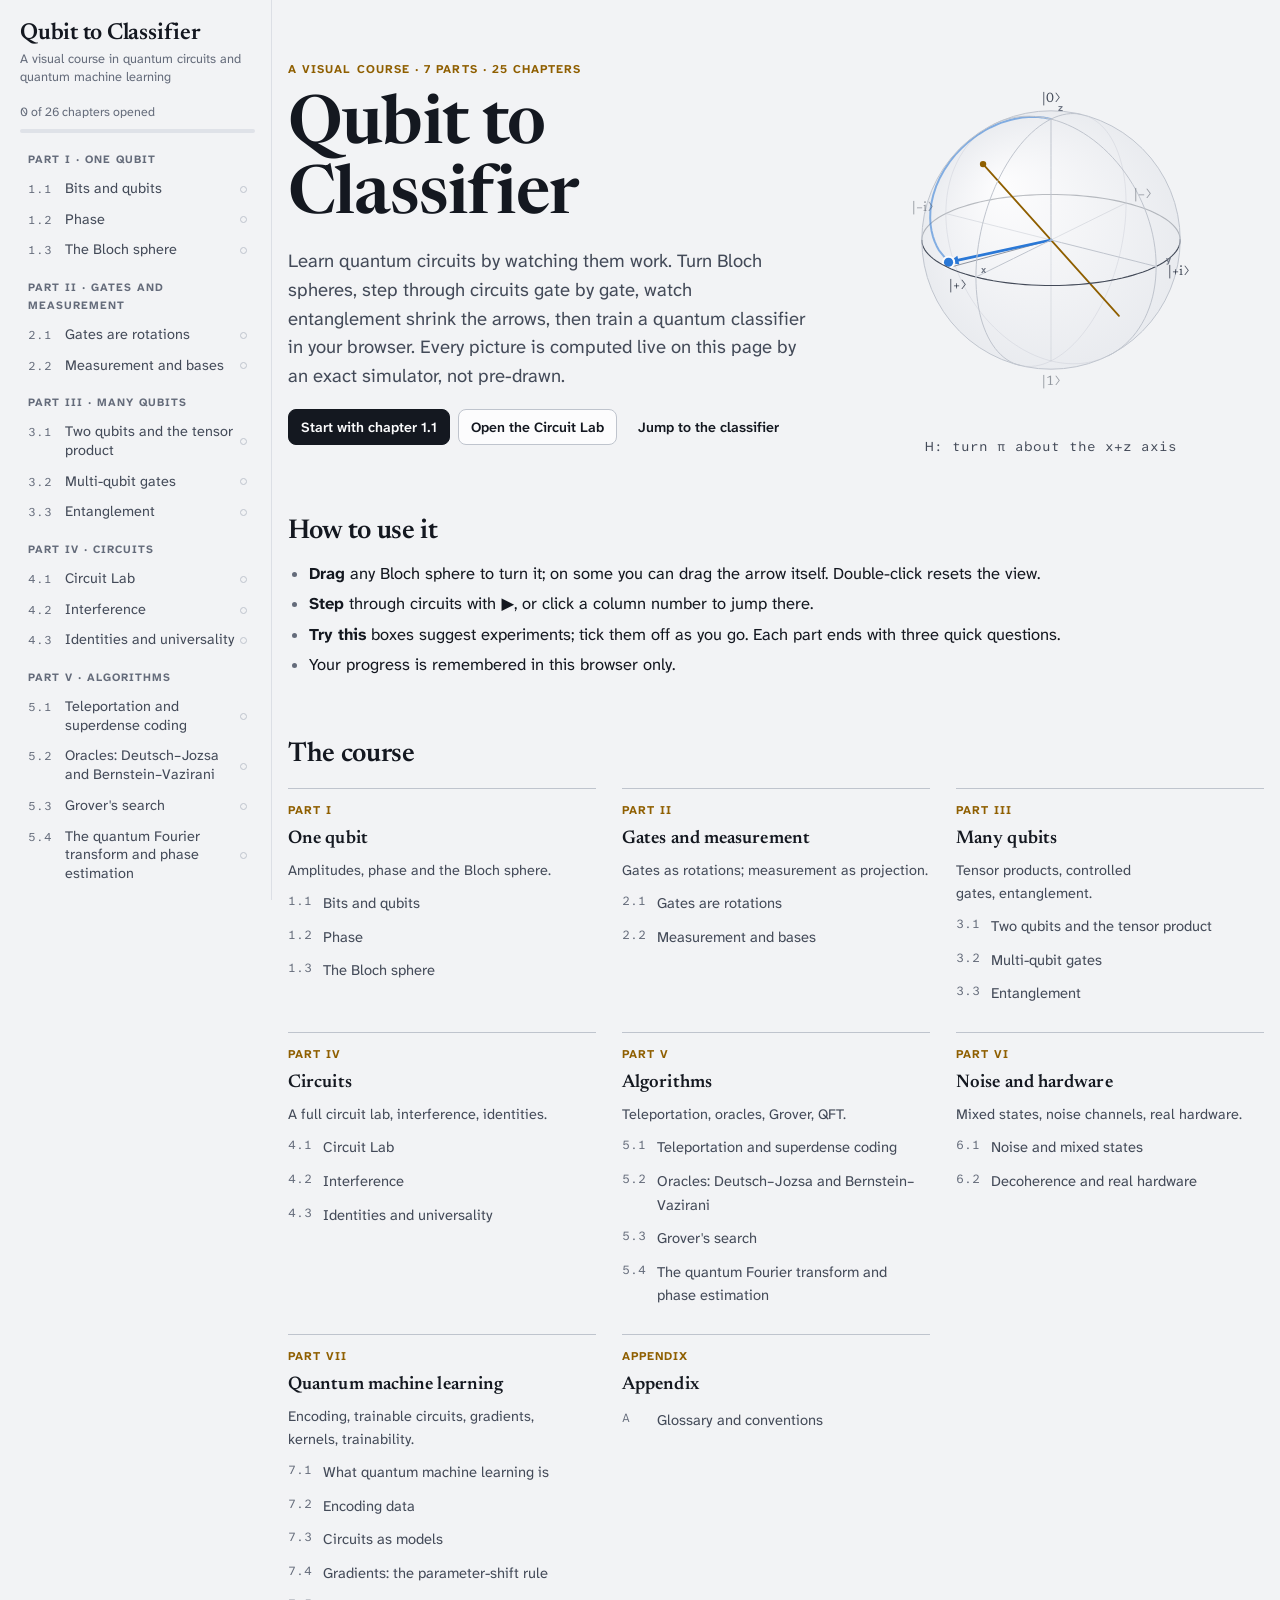
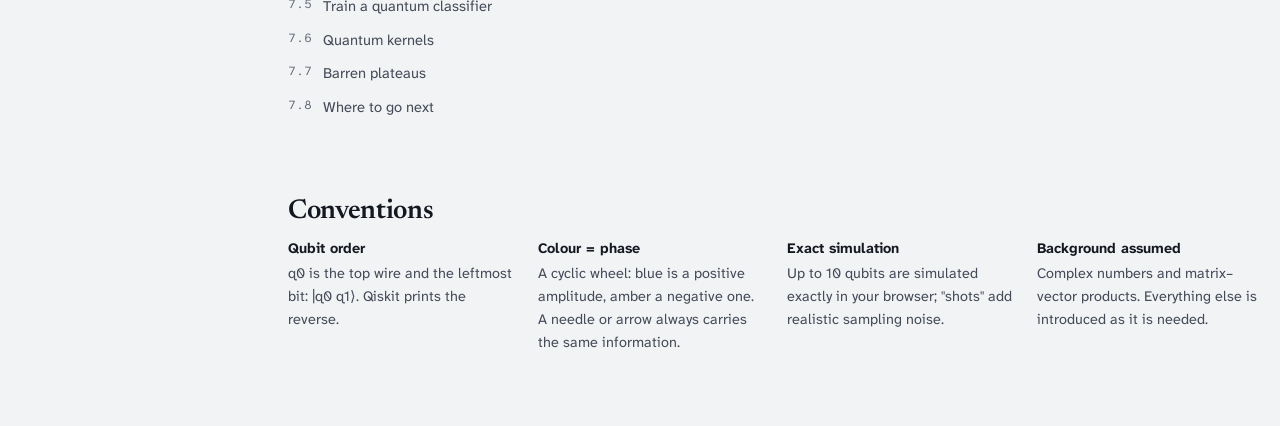
==== index.html @ 5cb0fcbd "Qubit to Classifier course" ====
<!doctype html>
<html lang="en">
<head>
  <meta charset="utf-8">
  <meta name="viewport" content="width=device-width, initial-scale=1">
  <title>Qubit to Classifier</title>
  <meta name="description" content="An interactive, visual course on quantum circuits — qubits, Bloch spheres, gates, entanglement, a step-through circuit lab, algorithms and noise — ending with hands-on quantum machine learning.">
  <meta property="og:title" content="Qubit to Classifier">
  <meta property="og:description" content="A visual course in quantum circuits and quantum machine learning, simulated live in your browser.">
  <meta property="og:type" content="website">
  <meta name="theme-color" content="#f2f3f5" media="(prefers-color-scheme: light)">
  <meta name="theme-color" content="#0d0f13" media="(prefers-color-scheme: dark)">
  <link rel="icon" href="data:image/svg+xml,%3Csvg xmlns='http://www.w3.org/2000/svg' viewBox='0 0 32 32'%3E%3Ccircle cx='16' cy='16' r='13' fill='%23f2f3f5' stroke='%23141820' stroke-width='2'/%3E%3Cellipse cx='16' cy='16' rx='13' ry='4.5' fill='none' stroke='%238f5f00' stroke-width='1.5'/%3E%3Cpath d='M16 16 L23.5 7.5' stroke='%232a78d6' stroke-width='2.5' stroke-linecap='round'/%3E%3Ccircle cx='23.5' cy='7.5' r='3' fill='%232a78d6'/%3E%3C/svg%3E">

  <!-- Fonts (Google Fonts, SIL Open Font License). Each family loads separately so one failure cannot block the others. -->
  <link rel="preconnect" href="https://fonts.googleapis.com">
  <link rel="preconnect" href="https://fonts.gstatic.com" crossorigin>
  <link rel="stylesheet" href="https://fonts.googleapis.com/css2?family=Newsreader:ital,opsz,wght@0,6..72,400;0,6..72,600;1,6..72,400&display=swap">
  <link rel="stylesheet" href="https://fonts.googleapis.com/css2?family=Atkinson+Hyperlegible+Next:ital,wght@0,400;0,600;0,700;1,400&display=swap">
  <link rel="stylesheet" href="https://fonts.googleapis.com/css2?family=Atkinson+Hyperlegible+Mono:wght@400;600&display=swap">

  <link rel="stylesheet" href="src/styles.css">
</head>
<body>
  <div class="app">
    <header class="topbar">
      <button type="button" class="btn ghost" aria-label="Open the chapter list" aria-expanded="false" aria-controls="rail">
        <svg viewBox="0 0 20 20" width="18" height="18" aria-hidden="true"><path d="M3 5h14M3 10h14M3 15h14" stroke="currentColor" stroke-width="2" stroke-linecap="round"/></svg>
      </button>
      <a href="#home" class="brand" style="text-decoration:none"><span class="brand-name">Qubit to Classifier</span></a>
      <span class="where"></span>
    </header>
    <nav class="rail" id="rail" aria-label="Course contents"></nav>
    <main id="main" tabindex="-1"></main>
  </div>
  <noscript><p style="padding:24px">This course is interactive and needs JavaScript.</p></noscript>

  <!-- Engine: simulator, QML toolkit, helpers, visual components, circuit lab -->
  <script src="src/sim.js"></script>
  <script src="src/qml.js"></script>
  <script src="src/util.js"></script>
  <script src="src/viz.js"></script>
  <script src="src/circuit.js"></script>
  <script src="src/base.js"></script>
  <!-- Chapters (registered in this order) -->
  <script src="src/ch1.js"></script>
  <script src="src/ch2.js"></script>
  <script src="src/ch3.js"></script>
  <script src="src/ch4.js"></script>
  <script src="src/ch5.js"></script>
  <script src="src/ch6.js"></script>
  <script src="src/ch7a.js"></script>
  <script src="src/ch7b.js"></script>
  <!-- App shell: navigation, routing, home page -->
  <script src="src/app.js"></script>
</body>
</html>
---- src/styles.css ----
/* Layout: a lab notebook — syllabus rail on the left, a reading column of ~68ch,
   and wide "bench" panels that break out of the column for the interactive instruments. */
:root {
  --bg: #f2f3f5;          /* page: cool paper */
  --surface: #fcfcfd;     /* bench panels */
  --surface-2: #e9ebef;   /* insets, chips, tracks */
  --surface-3: #dfe2e8;
  --ink: #141820;         /* primary text */
  --ink-2: #434a58;       /* secondary text */
  --muted: #646b7a;       /* captions, axis labels */
  --line: #dcdfe5;        /* hairlines */
  --line-strong: #bfc4cd;
  --accent: #8f5f00;      /* brass: the gold of a dilution refrigerator */
  --accent-soft: #f3e6c8;
  --accent-ink: #ffffff;
  --q: #2a78d6;           /* the state / series 1 */
  --q-soft: rgba(42, 120, 214, 0.12);
  --q2: #eb6834;          /* series 2 */
  --q3: #1baf7a;          /* series 3 */
  --neg: #e34948;         /* class 1 / diverging warm pole */
  --div-mid: #eceef2;     /* diverging neutral midpoint */
  --good: #0a7f0a;
  --bad: #c33232;
  --grid: #e4e6eb;
  --shadow: 0 1px 2px rgba(20, 24, 32, .06), 0 8px 24px -12px rgba(20, 24, 32, .18);
  --font-display: "Newsreader", "Iowan Old Style", "Palatino Linotype", Palatino, Georgia, serif;
  --font-body: "Atkinson Hyperlegible Next", "Atkinson Hyperlegible", system-ui, -apple-system, "Segoe UI", Roboto, sans-serif;
  --font-mono: "Atkinson Hyperlegible Mono", ui-monospace, "SF Mono", Menlo, Consolas, "DejaVu Sans Mono", monospace;
  --font-math: "Newsreader", "STIX Two Text", "Cambria Math", "Cambria", "Noto Serif", "DejaVu Serif", Georgia, serif;
  --rail-w: 272px;
  --radius: 12px;
  color-scheme: light;
}
@media (prefers-color-scheme: dark) {
  :root:not([data-theme="light"]) {
    --bg: #0d0f13; --surface: #151820; --surface-2: #1d212a; --surface-3: #272c37;
    --ink: #eceef3; --ink-2: #b6bcc8; --muted: #8e95a3; --line: #282d37; --line-strong: #3a414e;
    --accent: #e2ae4c; --accent-soft: #3a2f18; --accent-ink: #1a1305;
    --q: #3987e5; --q-soft: rgba(57, 135, 229, 0.16); --q2: #d95926; --q3: #199e70; --neg: #e66767;
    --div-mid: #2a2e37; --good: #3ac43a; --bad: #ef7070; --grid: #232833;
    --shadow: 0 1px 2px rgba(0, 0, 0, .4), 0 10px 30px -14px rgba(0, 0, 0, .7);
    color-scheme: dark;
  }
}
:root[data-theme="dark"] {
  --bg: #0d0f13; --surface: #151820; --surface-2: #1d212a; --surface-3: #272c37;
  --ink: #eceef3; --ink-2: #b6bcc8; --muted: #8e95a3; --line: #282d37; --line-strong: #3a414e;
  --accent: #e2ae4c; --accent-soft: #3a2f18; --accent-ink: #1a1305;
  --q: #3987e5; --q-soft: rgba(57, 135, 229, 0.16); --q2: #d95926; --q3: #199e70; --neg: #e66767;
  --div-mid: #2a2e37; --good: #3ac43a; --bad: #ef7070; --grid: #232833;
  --shadow: 0 1px 2px rgba(0, 0, 0, .4), 0 10px 30px -14px rgba(0, 0, 0, .7);
  color-scheme: dark;
}

*, *::before, *::after { box-sizing: border-box; }
[hidden] { display: none !important; }
img { max-width: 100%; }
html { -webkit-text-size-adjust: 100%; }
body {
  margin: 0; background: var(--bg); color: var(--ink);
  font-family: var(--font-body); font-size: 16.5px; line-height: 1.6;
  -webkit-font-smoothing: antialiased; text-rendering: optimizeLegibility;
}
a { color: var(--q); text-underline-offset: 2px; }
a:hover { text-decoration-thickness: 2px; }
:focus-visible { outline: 2px solid var(--accent); outline-offset: 2px; border-radius: 4px; }
h1:focus, h1:focus-visible, main:focus { outline: none; }
button { font: inherit; color: inherit; }
code, kbd, .mono { font-family: var(--font-mono); font-size: 0.92em; }
.m { font-family: var(--font-math); font-size: 1.08em; white-space: nowrap; }
.m i, i.v { font-style: italic; }
sup, sub { line-height: 0; }
.sr-only { position: absolute; width: 1px; height: 1px; padding: 0; margin: -1px; overflow: hidden; clip: rect(0 0 0 0); white-space: nowrap; border: 0; }

/* ---------- app frame ---------- */
.app { display: grid; grid-template-columns: var(--rail-w) minmax(0, 1fr); min-height: 100vh; }
.rail {
  position: sticky; top: env(safe-area-inset-top, 0px); height: 100vh; overflow-y: auto;
  border-right: 1px solid var(--line); background: var(--bg);
  padding: 22px 16px 40px 20px; display: flex; flex-direction: column; gap: 18px;
  scrollbar-width: thin;
}
.brand { display: grid; gap: 4px; text-decoration: none; color: var(--ink); }
.brand-name { font-family: var(--font-display); font-weight: 600; font-size: 1.45rem; line-height: 1.05; letter-spacing: -0.01em; }
.brand-sub { font-size: 0.8rem; color: var(--muted); line-height: 1.35; }
.progress { display: grid; gap: 6px; font-size: 0.78rem; color: var(--muted); }
.meter { height: 4px; border-radius: 4px; background: var(--surface-3); overflow: hidden; }
.meter > span { display: block; height: 100%; background: var(--accent); border-radius: 4px; transition: width .4s ease; }
.toc { display: grid; gap: 14px; }
.toc-part { display: grid; gap: 2px; }
.toc-part-title {
  font-size: 0.7rem; letter-spacing: 0.09em; text-transform: uppercase; color: var(--muted);
  font-weight: 700; margin: 0 0 4px; padding-left: 8px;
}
.toc a {
  display: grid; grid-template-columns: 2.3em 1fr auto; align-items: baseline; gap: 4px;
  padding: 5px 8px; border-radius: 7px; color: var(--ink-2); text-decoration: none; font-size: 0.9rem; line-height: 1.3;
}
.toc a .num { font-family: var(--font-mono); font-size: 0.75rem; color: var(--muted); font-variant-numeric: tabular-nums; }
.toc a:hover { background: var(--surface-2); color: var(--ink); }
.toc a[aria-current="page"] { background: var(--surface); color: var(--ink); box-shadow: inset 0 0 0 1px var(--line); font-weight: 600; }
.toc a[aria-current="page"] .num { color: var(--accent); }
.toc .seen { width: 7px; height: 7px; border-radius: 50%; background: transparent; border: 1.5px solid var(--line-strong); align-self: center; }
.toc .seen.on { background: var(--accent); border-color: var(--accent); }

.topbar { display: none; }
main { min-width: 0; }

/* ---------- chapter layout (breakout grid) ---------- */
.chapter {
  display: grid; grid-template-columns: [full-start] minmax(16px, 1fr) [wide-start] minmax(0, 170px) [text-start] minmax(0, 68ch) [text-end] minmax(0, 170px) [wide-end] minmax(16px, 1fr) [full-end];
  padding-block: 48px 72px; row-gap: 0;
}
.chapter > * { grid-column: text; min-width: 0; }
.chapter > .wide, .chapter > .bench { grid-column: wide; }
.ch-head { margin-bottom: 18px; }
.eyebrow { font-size: 0.74rem; letter-spacing: 0.09em; text-transform: uppercase; color: var(--accent); font-weight: 700; margin: 0 0 10px; }
h1, h2 { font-family: var(--font-display); font-weight: 600; letter-spacing: -0.012em; text-wrap: balance; color: var(--ink); }
h1 { font-size: clamp(2.1rem, 1.3rem + 2.6vw, 3.25rem); line-height: 1.04; margin: 0 0 14px; }
h2 { font-size: clamp(1.35rem, 1.15rem + 0.7vw, 1.7rem); line-height: 1.15; margin: 40px 0 10px; }
h3 { font-size: 1.02rem; margin: 26px 0 6px; letter-spacing: 0.005em; }
.lede { font-size: 1.16rem; color: var(--ink-2); line-height: 1.55; margin: 0; text-wrap: pretty; }
.chapter p { margin: 0 0 14px; text-wrap: pretty; }
.chapter ul, .chapter ol { margin: 0 0 16px; padding-left: 1.3em; }
.chapter li { margin: 4px 0; }
.chapter li::marker { color: var(--muted); }
.formula {
  font-family: var(--font-math); font-size: 1.22rem; text-align: center; margin: 8px 0 20px; padding: 12px 8px;
  overflow-x: auto; color: var(--ink); line-height: 1.5;
}
.keyidea { margin: 26px 0 26px; padding: 14px 0; border-top: 1px solid var(--line-strong); border-bottom: 1px solid var(--line-strong); }
.keyidea .label { font-size: 0.7rem; letter-spacing: 0.1em; text-transform: uppercase; font-weight: 700; color: var(--accent); display: block; margin-bottom: 4px; }
.keyidea p { font-family: var(--font-display); font-size: 1.28rem; line-height: 1.38; margin: 0; color: var(--ink); }
.note { font-size: 0.9rem; color: var(--ink-2); }
.try { margin: 22px 0; padding: 14px 16px; border-radius: 10px; background: var(--surface-2); }
.try-title { font-weight: 700; font-size: 0.8rem; letter-spacing: 0.06em; text-transform: uppercase; color: var(--ink-2); margin: 0 0 8px; }
.try ul { list-style: none; padding: 0; margin: 0; display: grid; gap: 8px; }
.try label { display: grid; grid-template-columns: 20px 1fr; gap: 8px; align-items: start; cursor: pointer; font-size: 0.95rem; }
.try input { margin: 4px 0 0; accent-color: var(--accent); width: 15px; height: 15px; }
.try input:checked + span { color: var(--muted); text-decoration: line-through; text-decoration-color: var(--line-strong); }

/* ---------- bench (interactive panels) ---------- */
.bench {
  background: var(--surface); border: 1px solid var(--line); border-radius: var(--radius);
  box-shadow: var(--shadow); padding: 18px; margin: 14px 0 26px; min-width: 0;
}
.bench-title { display: flex; align-items: baseline; justify-content: space-between; gap: 12px; flex-wrap: wrap; margin: 0 0 12px; }
.bench-title h3 { margin: 0; font-size: 0.8rem; letter-spacing: 0.08em; text-transform: uppercase; color: var(--ink-2); }
.bench-title .hint { font-size: 0.8rem; color: var(--muted); }
.grid2 { display: grid; grid-template-columns: repeat(2, minmax(0, 1fr)); gap: 18px; align-items: start; }
.grid3 { display: grid; grid-template-columns: repeat(3, minmax(0, 1fr)); gap: 16px; align-items: start; }
.g-sphere { display: grid; grid-template-columns: minmax(0, 1.05fr) minmax(0, 1fr); gap: 20px; align-items: start; }
.stack { display: grid; gap: 14px; align-content: start; min-width: 0; }
.row { display: flex; flex-wrap: wrap; gap: 8px; align-items: center; }
.row.tight { gap: 6px; }
.spacer { flex: 1; }
.view { position: relative; min-width: 0; }
.view canvas { display: block; width: 100%; touch-action: none; }
.caption { font-size: 0.78rem; color: var(--muted); line-height: 1.4; }
.panel-label { font-size: 0.72rem; letter-spacing: 0.08em; text-transform: uppercase; color: var(--muted); font-weight: 700; margin: 0 0 6px; }
.readout { font-family: var(--font-mono); font-size: 0.85rem; color: var(--ink-2); font-variant-numeric: tabular-nums; line-height: 1.55; }
.readout b { color: var(--ink); font-weight: 600; }
.ket-line { font-family: var(--font-math); font-size: 1.12rem; line-height: 1.6; color: var(--ink); overflow-x: auto; white-space: nowrap; padding-bottom: 2px; }
.stat { display: grid; gap: 2px; }
.stat .k { font-size: 0.72rem; color: var(--muted); letter-spacing: 0.04em; }
.stat .v { font-size: 1.25rem; font-weight: 600; color: var(--ink); }
.stats { display: flex; flex-wrap: wrap; gap: 10px 22px; }

/* ---------- controls ---------- */
.btn {
  display: inline-flex; align-items: center; justify-content: center; gap: 6px; min-height: 34px;
  padding: 6px 12px; border-radius: 8px; border: 1px solid var(--line-strong); background: var(--surface);
  color: var(--ink); font-size: 0.88rem; font-weight: 600; cursor: pointer; transition: background .15s, border-color .15s;
  white-space: nowrap;
}
.btn:hover { background: var(--surface-2); }
.btn:active { transform: translateY(1px); }
.btn.primary { background: var(--ink); color: var(--surface); border-color: var(--ink); }
.btn.primary:hover { background: var(--ink-2); border-color: var(--ink-2); }
.btn.ghost { border-color: transparent; background: transparent; }
.btn.ghost:hover { background: var(--surface-2); }
.btn[disabled] { opacity: .45; cursor: not-allowed; }
.btn svg { width: 15px; height: 15px; }
.gatebtn {
  min-width: 42px; height: 40px; padding: 0 8px; border-radius: 7px; border: 1.5px solid var(--ink);
  background: var(--surface); color: var(--ink); font-family: var(--font-mono); font-weight: 600; font-size: 0.95rem; cursor: pointer;
}
.gatebtn:hover { background: var(--surface-2); }
.gatebtn.on, .gatebtn[aria-pressed="true"] { background: var(--ink); color: var(--surface); }
.seg { display: inline-flex; border: 1px solid var(--line-strong); border-radius: 8px; overflow: hidden; background: var(--surface); flex-wrap: wrap; }
.seg button { border: 0; background: transparent; padding: 6px 11px; font-size: 0.85rem; font-weight: 600; color: var(--ink-2); cursor: pointer; min-height: 32px; }
.seg button + button { border-left: 1px solid var(--line); }
.seg button[aria-pressed="true"] { background: var(--ink); color: var(--surface); }
.seg button:hover:not([aria-pressed="true"]) { background: var(--surface-2); }
.ctl { display: grid; grid-template-columns: minmax(64px, auto) minmax(0, 1fr) 5.2em; align-items: center; gap: 10px; font-size: 0.88rem; }
.ctl label { color: var(--ink-2); font-weight: 600; white-space: nowrap; }
.ctl output { font-family: var(--font-mono); font-size: 0.82rem; text-align: right; color: var(--ink); font-variant-numeric: tabular-nums; }
input[type="range"] { width: 100%; accent-color: var(--accent); margin: 0; height: 26px; cursor: pointer; }
select.sel {
  font: inherit; font-size: 0.88rem; padding: 5px 8px; border-radius: 8px; border: 1px solid var(--line-strong);
  background: var(--surface); color: var(--ink); min-height: 34px;
}
.chk { display: inline-flex; align-items: center; gap: 6px; font-size: 0.86rem; color: var(--ink-2); cursor: pointer; }
.chk input { accent-color: var(--accent); }
.pill { display: inline-flex; align-items: center; gap: 6px; padding: 2px 9px; border-radius: 999px; font-size: 0.78rem; font-weight: 600; background: var(--surface-2); color: var(--ink-2); }
.pill.good { background: color-mix(in srgb, var(--good) 14%, transparent); color: var(--good); }
.pill.bad { background: color-mix(in srgb, var(--bad) 14%, transparent); color: var(--bad); }
.pill.acc { background: var(--accent-soft); color: var(--accent); }
.swatch { display: inline-block; width: 10px; height: 10px; border-radius: 50%; vertical-align: -1px; }
.legend { display: flex; flex-wrap: wrap; gap: 6px 14px; font-size: 0.78rem; color: var(--ink-2); align-items: center; }
.legend .key { display: inline-flex; align-items: center; gap: 6px; }
.legend .line { width: 16px; height: 2px; border-radius: 2px; display: inline-block; }

/* ---------- matrices ---------- */
.mat { display: inline-grid; gap: 2px 14px; padding: 4px 10px; position: relative; font-family: var(--font-math); font-size: 1.02rem; vertical-align: middle; }
.mat::before, .mat::after { content: ""; position: absolute; top: 0; bottom: 0; width: 7px; border: 1.5px solid var(--ink-2); }
.mat::before { left: 0; border-right: 0; border-radius: 3px 0 0 3px; }
.mat::after { right: 0; border-left: 0; border-radius: 0 3px 3px 0; }
.mat span { text-align: center; white-space: nowrap; }
.mat.small { font-size: 0.86rem; gap: 1px 10px; }
.eqn { display: flex; align-items: center; gap: 10px; flex-wrap: wrap; font-family: var(--font-math); font-size: 1.05rem; }

/* ---------- plots ---------- */
.plot { width: 100%; display: block; overflow: visible; }
.plot text { fill: var(--muted); font-family: var(--font-body); font-size: 11px; }
.plot .tick-label { font-variant-numeric: tabular-nums; }
.plot .gridline { stroke: var(--grid); stroke-width: 1; }
.plot .axis { stroke: var(--line-strong); stroke-width: 1; }
.plot .axis-title { fill: var(--ink-2); font-size: 11px; font-weight: 600; }
.plot .hit { fill: transparent; }
.plot .direct-label { fill: var(--ink-2); font-size: 11px; font-weight: 600; }

/* ---------- tooltip ---------- */
.tooltip {
  position: fixed; z-index: 60; pointer-events: none; background: var(--ink); color: var(--surface);
  padding: 6px 9px; border-radius: 7px; font-size: 0.78rem; line-height: 1.4; max-width: 260px; box-shadow: var(--shadow);
  font-variant-numeric: tabular-nums;
}
.tooltip b { font-weight: 700; }
.tooltip .tk { display: inline-block; width: 12px; height: 2px; border-radius: 2px; vertical-align: 3px; margin-right: 5px; }

/* ---------- circuit ---------- */
.circuit-scroll { overflow-x: auto; overflow-y: hidden; border-radius: 10px; background: var(--bg); border: 1px solid var(--line); -webkit-overflow-scrolling: touch; }
.circuit-scroll svg { display: block; }
.circuit-svg { font-family: var(--font-mono); user-select: none; -webkit-user-select: none; touch-action: pan-x; }
.circuit-svg:focus-visible { outline: 2px solid var(--accent); outline-offset: -2px; }
.circuit-svg .wire { stroke: var(--ink-2); stroke-width: 1.2; }
.circuit-svg .cwire { stroke: var(--ink-2); stroke-width: 1; }
.circuit-svg .qlabel { fill: var(--ink-2); font-size: 12px; }
.circuit-svg .gbox { fill: var(--surface); stroke: var(--ink); stroke-width: 1.5; }
.circuit-svg .gtext { fill: var(--ink); font-size: 14px; font-weight: 600; text-anchor: middle; dominant-baseline: central; }
.circuit-svg .gparam { fill: var(--ink-2); font-size: 9.5px; text-anchor: middle; dominant-baseline: central; }
.circuit-svg .dot { fill: var(--ink); }
.circuit-svg .odot { fill: var(--surface); stroke: var(--ink); stroke-width: 1.5; }
.circuit-svg .vline { stroke: var(--ink); stroke-width: 1.5; }
.circuit-svg .target { fill: var(--surface); stroke: var(--ink); stroke-width: 1.5; }
.circuit-svg .swapx { stroke: var(--ink); stroke-width: 2; stroke-linecap: round; }
.circuit-svg .cell-hit { fill: transparent; }
.circuit-svg .cell-hover { fill: var(--q-soft); }
.circuit-svg .cursor { fill: none; stroke: var(--accent); stroke-width: 1.5; stroke-dasharray: 3 3; }
.circuit-svg .sel .gbox, .circuit-svg .sel .target, .circuit-svg .sel .odot { stroke: var(--accent); stroke-width: 2.5; }
.circuit-svg .sel .dot { fill: var(--accent); }
.circuit-svg .future { opacity: .42; }
.circuit-svg .colband { fill: var(--accent-soft); }
.circuit-svg .playhead { stroke: var(--accent); stroke-width: 2; }
.circuit-svg .playhead-handle { fill: var(--accent); cursor: ew-resize; }
.circuit-svg .colnum { fill: var(--muted); font-size: 10px; text-anchor: middle; }
.circuit-svg .warn .gbox, .circuit-svg .warn .swapx { stroke: var(--bad); }
.palette { display: flex; flex-wrap: wrap; gap: 14px 18px; align-items: flex-start; }
.pal-group { display: grid; gap: 5px; }
.pal-group .panel-label { margin: 0; }
.pal-items { display: flex; flex-wrap: wrap; gap: 5px; }
.pal-item {
  min-width: 40px; height: 38px; padding: 0 7px; border-radius: 7px; border: 1.5px solid var(--ink); background: var(--surface);
  font-family: var(--font-mono); font-weight: 600; font-size: 0.88rem; color: var(--ink); cursor: grab; touch-action: none;
  display: inline-flex; align-items: center; justify-content: center;
}
.pal-item:hover { background: var(--surface-2); }
.pal-item[aria-pressed="true"] { background: var(--ink); color: var(--surface); }
.pal-item svg { width: 26px; height: 26px; }
.drag-ghost {
  position: fixed; z-index: 70; pointer-events: none; min-width: 40px; height: 38px; padding: 0 8px; border-radius: 7px;
  border: 1.5px solid var(--accent); background: var(--surface); color: var(--ink); font-family: var(--font-mono); font-weight: 700;
  display: flex; align-items: center; justify-content: center; box-shadow: var(--shadow); transform: translate(-50%, -50%);
}
.transport { display: flex; flex-wrap: wrap; gap: 6px; align-items: center; }
.transport .stepinfo { font-family: var(--font-mono); font-size: 0.82rem; color: var(--ink-2); margin-left: 6px; font-variant-numeric: tabular-nums; }
.inspector { border: 1px solid var(--line); border-radius: 10px; padding: 12px; background: var(--bg); display: grid; gap: 10px; }
.stepnote { border-radius: 10px; padding: 12px 14px; background: var(--accent-soft); color: var(--ink); font-size: 0.95rem; line-height: 1.5; min-height: 3.2em; }
.stepnote b { font-weight: 700; }
.lab-layout { display: grid; gap: 16px; }
.lab-layout > *, .bench-body, .grid2 > *, .grid3 > *, .g-sphere > *, .lab-views > *, .hero > * { min-width: 0; }
.lab-views { display: grid; grid-template-columns: minmax(0, 1.25fr) minmax(0, 1fr); gap: 18px; align-items: start; }
.spheres { display: grid; grid-template-columns: repeat(auto-fill, minmax(118px, 1fr)); gap: 8px; }
.sphere-cell { display: grid; gap: 2px; justify-items: center; }
.sphere-cell .caption { text-align: center; }
.tabs { display: flex; gap: 2px; border-bottom: 1px solid var(--line); margin-bottom: 10px; flex-wrap: wrap; }
.tabs button { border: 0; background: none; padding: 7px 11px; font-size: 0.85rem; font-weight: 600; color: var(--muted); cursor: pointer; border-bottom: 2px solid transparent; margin-bottom: -1px; }
.tabs button[aria-selected="true"] { color: var(--ink); border-bottom-color: var(--accent); }
.codeblock { position: relative; }
.codeblock pre {
  margin: 0; padding: 14px 16px; border-radius: 10px; background: var(--surface-2); overflow-x: auto;
  font-family: var(--font-mono); font-size: 0.82rem; line-height: 1.55; color: var(--ink);
}
.codeblock .copy { position: absolute; top: 8px; right: 8px; }

/* ---------- quiz ---------- */
.quiz { display: grid; gap: 14px; }
.q { border: 1px solid var(--line); border-radius: 10px; padding: 14px 16px; background: var(--surface); }
.q-prompt { font-weight: 600; margin: 0 0 10px; }
.q-opts { display: grid; gap: 6px; }
.q-opts button {
  text-align: left; border: 1px solid var(--line-strong); background: var(--surface); border-radius: 8px; padding: 8px 12px; cursor: pointer; font-size: 0.93rem; color: var(--ink);
}
.q-opts button:hover:not([disabled]) { background: var(--surface-2); }
.q-opts button.right { border-color: var(--good); background: color-mix(in srgb, var(--good) 12%, var(--surface)); }
.q-opts button.wrong { border-color: var(--bad); background: color-mix(in srgb, var(--bad) 10%, var(--surface)); }
.q-opts button[disabled] { cursor: default; }
.q-explain { margin: 10px 0 0; font-size: 0.9rem; color: var(--ink-2); }

/* ---------- chapter footer nav ---------- */
.ch-nav { display: grid; grid-template-columns: 1fr 1fr; gap: 12px; margin-top: 40px; padding-top: 18px; border-top: 1px solid var(--line); }
.ch-nav a { display: grid; gap: 2px; padding: 12px 14px; border-radius: 10px; text-decoration: none; color: var(--ink); border: 1px solid var(--line); background: var(--surface); }
.ch-nav a:hover { border-color: var(--line-strong); }
.ch-nav a.next { text-align: right; }
.ch-nav small { color: var(--muted); font-size: 0.75rem; letter-spacing: 0.06em; text-transform: uppercase; }
.ch-nav span { font-weight: 600; }

/* ---------- home ---------- */
.hero { display: grid; grid-template-columns: minmax(0, 1.1fr) minmax(0, 0.9fr); gap: 28px; align-items: center; margin-bottom: 18px; }
.hero h1 { font-size: clamp(2.5rem, 1.5rem + 3.6vw, 4.2rem); }
.hero-demo { display: grid; gap: 8px; justify-items: center; }
.hero-gate { font-family: var(--font-mono); font-size: 0.85rem; color: var(--ink-2); min-height: 1.5em; text-align: center; }
.course-map { display: grid; grid-template-columns: repeat(auto-fit, minmax(250px, 1fr)); gap: 10px 26px; margin: 8px 0 20px; }
.map-part { padding: 12px 0; border-top: 1px solid var(--line-strong); }
.map-part h3 { margin: 0 0 6px; font-family: var(--font-display); font-size: 1.15rem; font-weight: 600; }
.map-part .eyebrow { margin: 0 0 4px; }
.map-part ol { list-style: none; padding: 0; margin: 0; display: grid; gap: 2px; }
.map-part a { color: var(--ink-2); text-decoration: none; font-size: 0.92rem; display: flex; gap: 8px; }
.map-part a:hover { color: var(--q); }
.map-part a .num { font-family: var(--font-mono); font-size: 0.78rem; color: var(--muted); min-width: 2.2em; }
.conventions { display: grid; grid-template-columns: repeat(auto-fit, minmax(210px, 1fr)); gap: 12px 22px; font-size: 0.9rem; color: var(--ink-2); }
.conventions b { color: var(--ink); display: block; margin-bottom: 2px; }
.phasewheel-inline { display: inline-block; width: 14px; height: 14px; border-radius: 50%; vertical-align: -2px; box-shadow: inset 0 0 0 3px var(--surface); }
.refs { display: grid; gap: 10px; padding: 0; list-style: none; }
.refs li { font-size: 0.92rem; line-height: 1.45; }
.refs .why { color: var(--muted); display: block; font-size: 0.85rem; }

/* ---------- responsive ---------- */
@media (max-width: 1100px) {
  .lab-views { grid-template-columns: minmax(0, 1fr); }
}
@media (max-width: 960px) {
  .app { grid-template-columns: minmax(0, 1fr); }
  .rail {
    position: fixed; inset: 0 auto 0 0; width: min(88vw, 320px); z-index: 50; transform: translateX(-102%);
    transition: transform .25s ease; box-shadow: var(--shadow); padding-top: calc(18px + env(safe-area-inset-top, 0px));
  }
  .rail.open { transform: none; }
  .scrim { position: fixed; inset: 0; background: rgba(0, 0, 0, .35); z-index: 45; }
  .topbar {
    display: flex; align-items: center; gap: 10px; position: sticky; top: env(safe-area-inset-top, 0px); z-index: 40;
    background: var(--bg); border-bottom: 1px solid var(--line); padding: 8px 16px; min-height: 52px;
  }
  .topbar .brand-name { font-size: 1.1rem; }
  .topbar .where { font-size: 0.8rem; color: var(--muted); margin-left: auto; text-align: right; white-space: nowrap; overflow: hidden; text-overflow: ellipsis; max-width: 45vw; }
  .chapter { padding-block: 28px 56px; grid-template-columns: [full-start] 16px [wide-start] 0 [text-start] minmax(0, 1fr) [text-end] 0 [wide-end] 16px [full-end]; }
  .hero { grid-template-columns: minmax(0, 1fr); }
  .hero-demo { order: -1; }
}
@media (max-width: 720px) {
  .grid2, .g-sphere, .grid3 { grid-template-columns: minmax(0, 1fr); }
  .bench { padding: 14px 12px; }
  .ctl { grid-template-columns: minmax(52px, auto) minmax(0, 1fr) 4.8em; gap: 8px; }
  .ch-nav { grid-template-columns: minmax(0, 1fr); }
  body { font-size: 16px; }
}
@media (prefers-reduced-motion: reduce) {
  *, *::before, *::after { transition: none !important; animation: none !important; }
}
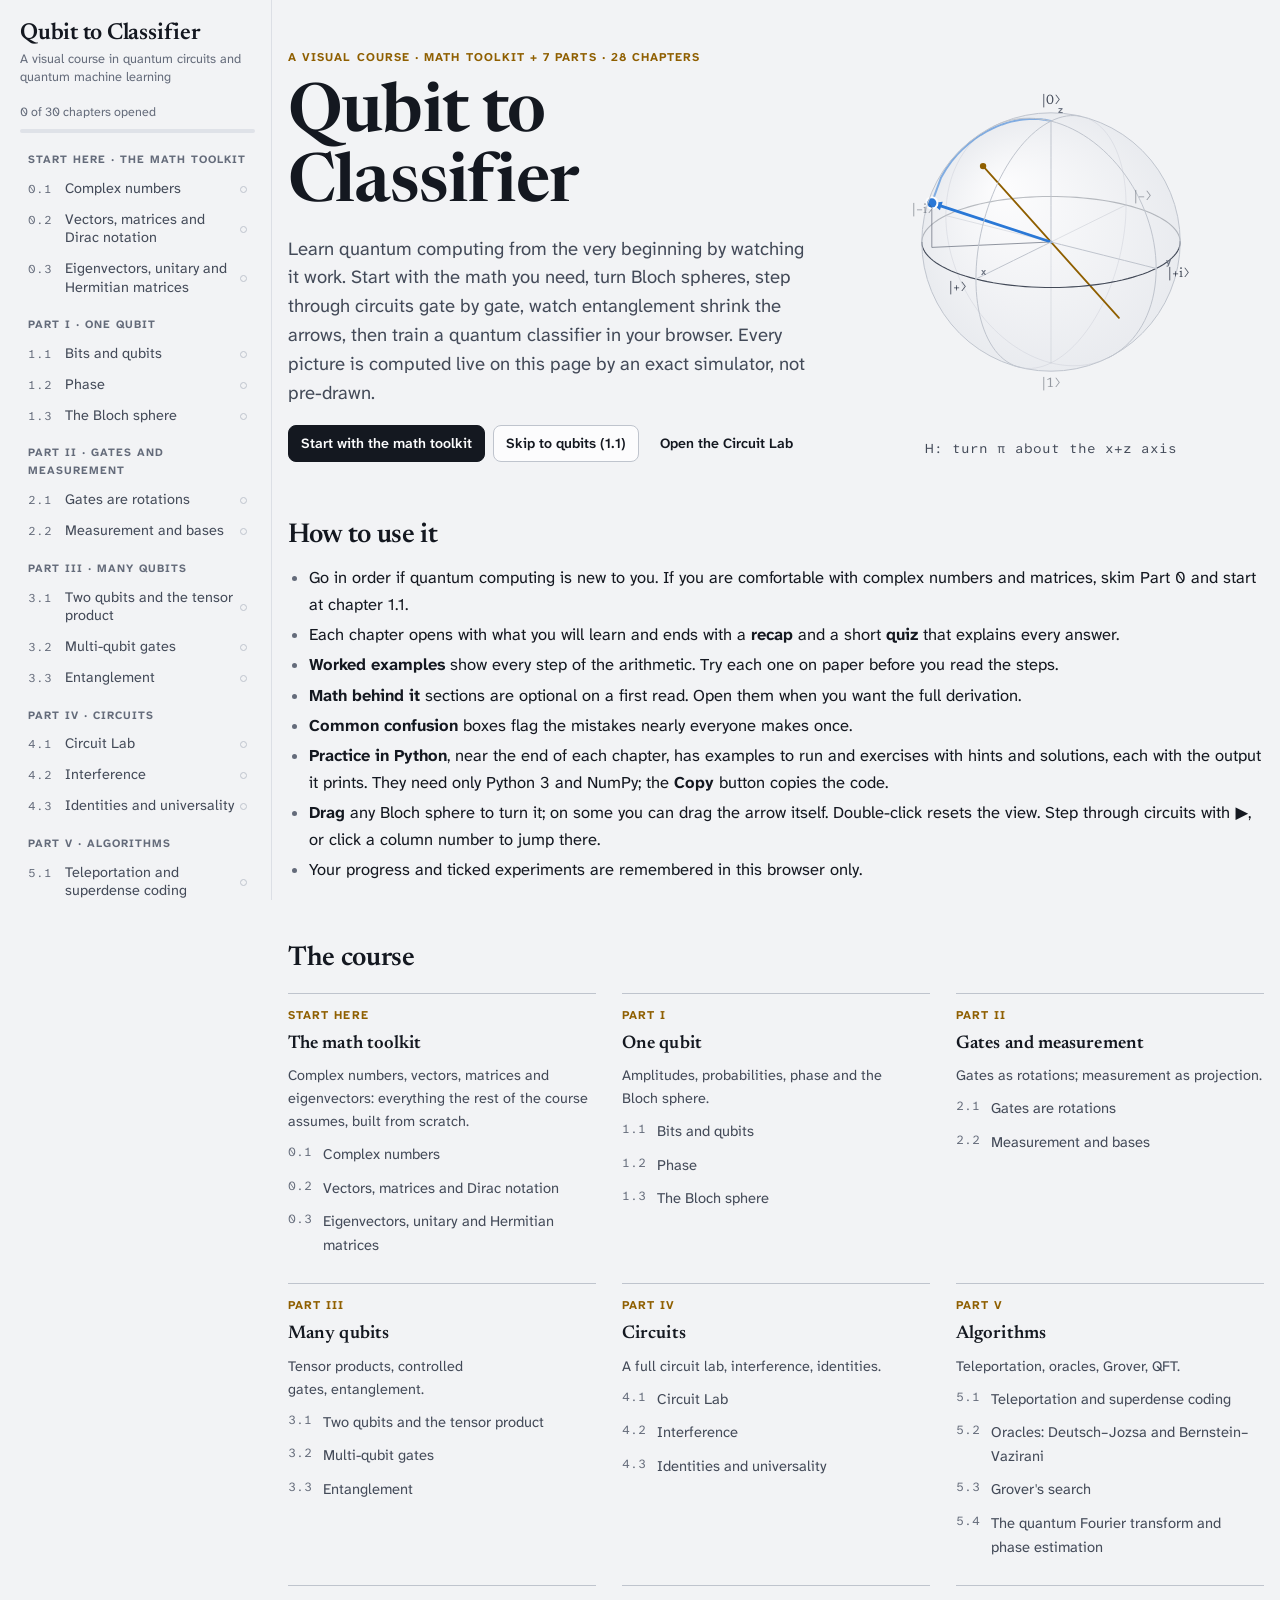
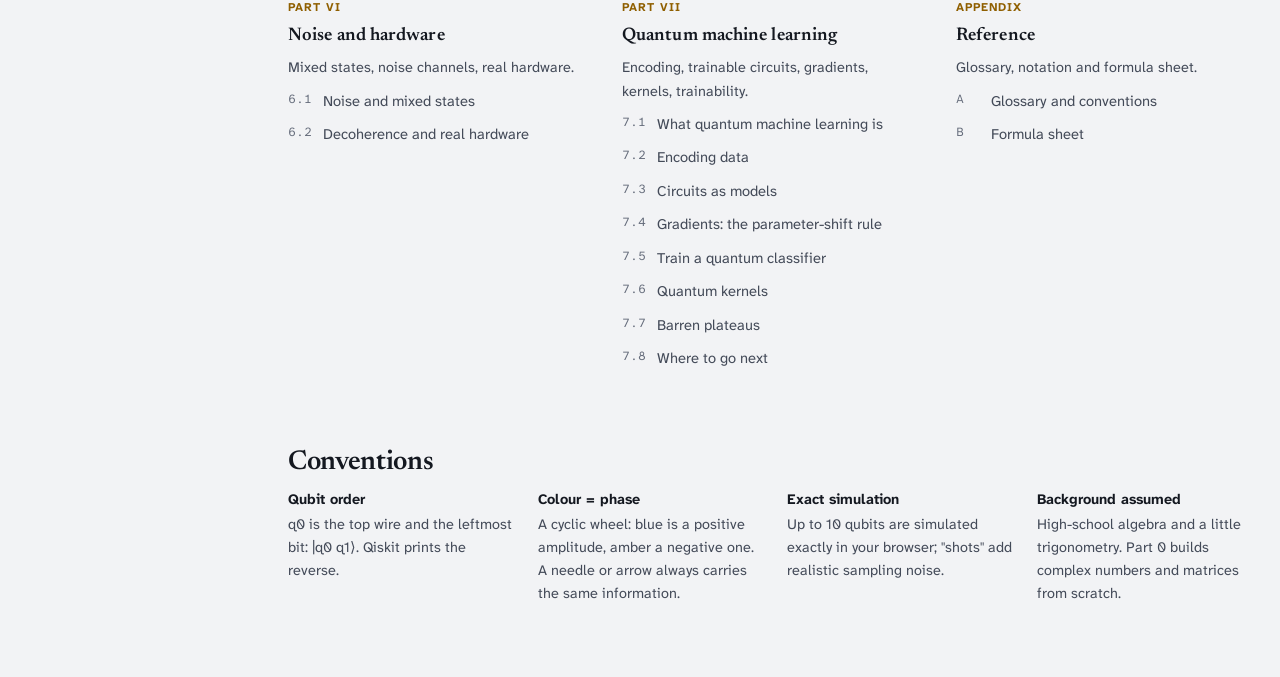
==== commit cba8cc94: "New detail version 2" ====
--- a/index.html
+++ b/index.html
@@ -4,7 +4,7 @@
   <meta charset="utf-8">
   <meta name="viewport" content="width=device-width, initial-scale=1">
   <title>Qubit to Classifier</title>
-  <meta name="description" content="An interactive, visual course on quantum circuits — qubits, Bloch spheres, gates, entanglement, a step-through circuit lab, algorithms and noise — ending with hands-on quantum machine learning.">
+  <meta name="description" content="An interactive, visual course on quantum computing from the very beginning: complex numbers and matrices, qubits, Bloch spheres, gates, entanglement, a step-through circuit lab, algorithms and noise, ending with hands-on quantum machine learning.">
   <meta property="og:title" content="Qubit to Classifier">
   <meta property="og:description" content="A visual course in quantum circuits and quantum machine learning, simulated live in your browser.">
   <meta property="og:type" content="website">
@@ -39,10 +39,12 @@
   <script src="src/sim.js"></script>
   <script src="src/qml.js"></script>
   <script src="src/util.js"></script>
+  <script src="src/code.js"></script>
   <script src="src/viz.js"></script>
   <script src="src/circuit.js"></script>
   <script src="src/base.js"></script>
-  <!-- Chapters (registered in this order) -->
+  <!-- Chapters: interactive code, registered in this order -->
+  <script src="src/ch0.js"></script>
   <script src="src/ch1.js"></script>
   <script src="src/ch2.js"></script>
   <script src="src/ch3.js"></script>
@@ -51,6 +53,17 @@
   <script src="src/ch6.js"></script>
   <script src="src/ch7a.js"></script>
   <script src="src/ch7b.js"></script>
+  <!-- Chapter text: ledes, prose, worked examples, quizzes -->
+  <script src="src/text/p0.js"></script>
+  <script src="src/text/p1.js"></script>
+  <script src="src/text/p2.js"></script>
+  <script src="src/text/p3.js"></script>
+  <script src="src/text/p4.js"></script>
+  <script src="src/text/p5.js"></script>
+  <script src="src/text/p6.js"></script>
+  <script src="src/text/p7.js"></script>
+  <script src="src/text/appendix.js"></script>
+  <script src="src/text/practice.js"></script>
   <!-- App shell: navigation, routing, home page -->
   <script src="src/app.js"></script>
 </body>
--- a/src/styles.css
+++ b/src/styles.css
@@ -27,6 +27,11 @@
   --font-body: "Atkinson Hyperlegible Next", "Atkinson Hyperlegible", system-ui, -apple-system, "Segoe UI", Roboto, sans-serif;
   --font-mono: "Atkinson Hyperlegible Mono", ui-monospace, "SF Mono", Menlo, Consolas, "DejaVu Sans Mono", monospace;
   --font-math: "Newsreader", "STIX Two Text", "Cambria Math", "Cambria", "Noto Serif", "DejaVu Serif", Georgia, serif;
+  /* code editor colours (VS Code Light+ / Dark+) */
+  --code-bg: #ffffff; --code-bar: #f3f3f3; --code-line: #e2e4e8; --code-ink: #1f1f1f; --code-gutter: #237893;
+  --code-kw: #0000ff; --code-ctl: #af00db; --code-str: #a31515; --code-com: #008000; --code-num: #098658;
+  --code-fn: #795e26; --code-type: #267f99; --code-var: #001080; --code-op: #1f1f1f;
+  --code-out-bg: #f6f7f9; --code-out-ink: #24292f;
   --rail-w: 272px;
   --radius: 12px;
   color-scheme: light;
@@ -39,6 +44,10 @@
     --q: #3987e5; --q-soft: rgba(57, 135, 229, 0.16); --q2: #d95926; --q3: #199e70; --neg: #e66767;
     --div-mid: #2a2e37; --good: #3ac43a; --bad: #ef7070; --grid: #232833;
     --shadow: 0 1px 2px rgba(0, 0, 0, .4), 0 10px 30px -14px rgba(0, 0, 0, .7);
+    --code-bg: #1e1e1e; --code-bar: #252526; --code-line: #33363c; --code-ink: #d4d4d4; --code-gutter: #858585;
+    --code-kw: #569cd6; --code-ctl: #c586c0; --code-str: #ce9178; --code-com: #6a9955; --code-num: #b5cea8;
+    --code-fn: #dcdcaa; --code-type: #4ec9b0; --code-var: #9cdcfe; --code-op: #d4d4d4;
+    --code-out-bg: #181818; --code-out-ink: #cccccc;
     color-scheme: dark;
   }
 }
@@ -49,6 +58,10 @@
   --q: #3987e5; --q-soft: rgba(57, 135, 229, 0.16); --q2: #d95926; --q3: #199e70; --neg: #e66767;
   --div-mid: #2a2e37; --good: #3ac43a; --bad: #ef7070; --grid: #232833;
   --shadow: 0 1px 2px rgba(0, 0, 0, .4), 0 10px 30px -14px rgba(0, 0, 0, .7);
+  --code-bg: #1e1e1e; --code-bar: #252526; --code-line: #33363c; --code-ink: #d4d4d4; --code-gutter: #858585;
+  --code-kw: #569cd6; --code-ctl: #c586c0; --code-str: #ce9178; --code-com: #6a9955; --code-num: #b5cea8;
+  --code-fn: #dcdcaa; --code-type: #4ec9b0; --code-var: #9cdcfe; --code-op: #d4d4d4;
+  --code-out-bg: #181818; --code-out-ink: #cccccc;
   color-scheme: dark;
 }
 
@@ -304,6 +317,54 @@
 }
 .codeblock .copy { position: absolute; top: 8px; right: 8px; }
 
+/* ---------- code editor blocks and Python practice ---------- */
+.code { margin: 14px 0 18px; border: 1px solid var(--code-line); border-radius: 10px; overflow: hidden; background: var(--code-bg); min-width: 0; }
+.code-bar { display: flex; align-items: stretch; gap: 10px; padding-right: 6px; background: var(--code-bar); border-bottom: 1px solid var(--code-line); }
+.code-file {
+  padding: 7px 14px; background: var(--code-bg); color: var(--code-ink); border-right: 1px solid var(--code-line);
+  font-family: var(--font-mono); font-size: 0.76rem; margin-bottom: -1px; border-bottom: 1px solid var(--code-bg); white-space: nowrap;
+}
+.code-lang { align-self: center; margin-left: auto; font-size: 0.72rem; color: var(--code-gutter); }
+.code-copy {
+  align-self: center; font: inherit; font-size: 0.74rem; padding: 3px 10px; border: 1px solid var(--code-line); border-radius: 6px;
+  background: var(--code-bg); color: var(--code-ink); cursor: pointer;
+}
+.code-copy:hover { border-color: var(--accent); }
+.code-copy:focus-visible, .code-pre:focus-visible { outline: 2px solid var(--accent); outline-offset: -2px; }
+.chapter pre.code-pre, pre.code-pre {
+  margin: 0; padding: 12px 16px 14px 0; overflow-x: auto; font-family: var(--font-mono); font-size: 0.8rem; line-height: 1.6;
+  color: var(--code-ink); background: transparent; tab-size: 4; border-radius: 0;
+}
+.code-src { counter-reset: ln; display: block; min-width: max-content; font-family: inherit; }
+.code-src .cl::before {
+  counter-increment: ln; content: counter(ln); display: inline-block; width: 3.4em; padding-right: 1.3em; text-align: right;
+  color: var(--code-gutter); user-select: none; -webkit-user-select: none;
+}
+.t-kw { color: var(--code-kw); } .t-ctl { color: var(--code-ctl); } .t-str { color: var(--code-str); }
+.t-com { color: var(--code-com); } .t-num { color: var(--code-num); } .t-fn, .t-dec { color: var(--code-fn); }
+.t-type, .t-mod { color: var(--code-type); } .t-var { color: var(--code-var); } .t-op { color: var(--code-op); }
+.code-out { border-top: 1px solid var(--code-line); background: var(--code-out-bg); }
+.code-out-bar { padding: 6px 14px 2px; font-size: 0.66rem; font-weight: 700; letter-spacing: 0.1em; text-transform: uppercase; color: var(--code-gutter); }
+.chapter pre.code-out-pre, pre.code-out-pre {
+  margin: 0; padding: 4px 14px 12px; overflow-x: auto; font-family: var(--font-mono); font-size: 0.78rem; line-height: 1.55;
+  color: var(--code-out-ink); background: transparent; white-space: pre;
+}
+.practice { margin-top: 36px; }
+.practice > h2 { margin-top: 0; }
+.chapter .exercise { margin: 18px 0 22px; padding: 14px 16px 8px; border: 1px solid var(--line-strong); border-radius: 12px; background: var(--surface); }
+.ex-head { display: flex; align-items: baseline; gap: 10px; flex-wrap: wrap; margin-bottom: 6px; }
+.ex-label { font-size: 0.7rem; letter-spacing: 0.1em; text-transform: uppercase; font-weight: 700; color: var(--accent); }
+.ex-title { font-weight: 700; font-family: var(--font-display); font-size: 1.12rem; color: var(--ink); }
+.chapter .ex-task p { margin: 0 0 10px; }
+.chapter .exercise .code { margin: 10px 0 12px; }
+.ex-more { margin: 6px 0 8px; }
+.ex-more > summary { cursor: pointer; font-weight: 600; font-size: 0.9rem; color: var(--ink-2); padding: 4px 0; }
+.ex-more > summary:hover { color: var(--ink); }
+.ex-more[open] > summary { color: var(--ink); }
+.chapter .ex-more p { margin: 6px 0 10px; }
+.chapter code { font-family: var(--font-mono); font-size: 0.88em; padding: 1px 5px; border-radius: 5px; background: var(--surface-2); }
+.chapter .code code, .chapter pre code { padding: 0; background: none; border-radius: 0; font-size: inherit; }
+
 /* ---------- quiz ---------- */
 .quiz { display: grid; gap: 14px; }
 .q { border: 1px solid var(--line); border-radius: 10px; padding: 14px 16px; background: var(--surface); }
@@ -346,6 +407,163 @@
 .refs li { font-size: 0.92rem; line-height: 1.45; }
 .refs .why { color: var(--muted); display: block; font-size: 0.85rem; }
 
+/* ---------- reading aids (objectives, worked examples, confusions, derivations, recaps) ---------- */
+.ch-meta { margin: 12px 0 0; font-size: 0.82rem; color: var(--muted); display: flex; flex-wrap: wrap; gap: 4px 16px; }
+.chapter .objectives { margin: 22px 0 28px; padding: 14px 18px 12px; border: 1px solid var(--line-strong); border-radius: 10px; }
+.chapter .obj-label, .chapter .worked-label, .chapter .pitfall-label, .chapter .define-label, .chapter .recap-label {
+  font-size: 0.7rem; letter-spacing: 0.1em; text-transform: uppercase; font-weight: 700; margin: 0 0 6px; color: var(--ink-2);
+}
+.chapter .objectives ul { margin: 0; padding-left: 1.2em; columns: 2 17em; column-gap: 30px; }
+.chapter .objectives li { margin: 2px 0 5px; break-inside: avoid; }
+.chapter .obj-pre { margin: 10px 0 0; font-size: 0.85rem; color: var(--muted); }
+.chapter .worked {
+  margin: 22px 0 26px; padding: 16px 18px 14px; border-radius: 10px; border: 1px solid var(--line);
+  background-color: var(--surface);
+  background-image: linear-gradient(color-mix(in srgb, var(--grid) 70%, transparent) 1px, transparent 1px),
+    linear-gradient(90deg, color-mix(in srgb, var(--grid) 70%, transparent) 1px, transparent 1px);
+  background-size: 20px 20px; background-position: -1px -1px;
+}
+.chapter .worked-label { color: var(--accent); }
+.chapter .worked-title { font-weight: 700; margin: 0 0 10px; }
+.chapter .worked .steps { list-style: none; counter-reset: step; padding: 0; margin: 0; display: grid; gap: 9px; }
+.chapter .worked .steps > li { position: relative; padding-left: 2.3em; margin: 0; counter-increment: step; }
+.chapter .worked .steps > li::before {
+  content: counter(step); position: absolute; left: 0; top: 0.12em; width: 1.6em; height: 1.6em; border-radius: 50%;
+  background: var(--accent-soft); color: var(--accent); font-family: var(--font-mono); font-size: 0.78rem; font-weight: 700;
+  display: flex; align-items: center; justify-content: center;
+}
+.chapter .worked-after { margin: 12px 0 0; padding-top: 10px; border-top: 1px solid var(--line); font-weight: 600; }
+.chapter .pitfall {
+  margin: 22px 0; padding: 14px 18px; border-radius: 10px;
+  background: color-mix(in srgb, var(--bad) 6%, var(--surface)); border: 1px solid color-mix(in srgb, var(--bad) 28%, var(--line));
+}
+.chapter .pitfall-label { color: var(--bad); display: flex; align-items: center; gap: 8px; }
+.pitfall-mark {
+  width: 17px; height: 17px; border-radius: 50%; background: var(--bad); color: var(--surface); letter-spacing: 0;
+  display: inline-flex; align-items: center; justify-content: center; font-size: 0.7rem; font-weight: 800;
+}
+.chapter .pitfall-title { font-weight: 700; margin: 0 0 6px; }
+.chapter .pitfall-body > :last-child { margin-bottom: 0; }
+.chapter .deeper { margin: 22px 0; border-top: 1px solid var(--line-strong); border-bottom: 1px solid var(--line-strong); }
+.deeper > summary { list-style: none; cursor: pointer; padding: 12px 0; display: flex; align-items: baseline; flex-wrap: wrap; gap: 4px 10px; }
+.deeper > summary::-webkit-details-marker { display: none; }
+.deeper > summary::before { content: "+"; font-family: var(--font-mono); font-weight: 700; color: var(--accent); width: 1em; flex: 0 0 1em; }
+.deeper[open] > summary::before { content: "−"; }
+.deeper > summary:hover .deeper-title { text-decoration: underline; text-underline-offset: 3px; }
+.deeper-tag { font-size: 0.7rem; letter-spacing: 0.1em; text-transform: uppercase; font-weight: 700; color: var(--accent); }
+.deeper-title { font-weight: 600; color: var(--ink); }
+.chapter .deeper-body { padding: 2px 0 14px 1.6em; }
+.chapter .deeper-body > :last-child { margin-bottom: 0; }
+.chapter .define { margin: 18px 0 20px; padding: 12px 18px; border-radius: 10px; background: color-mix(in srgb, var(--q) 7%, var(--surface)); }
+.chapter .define-term { margin: 0 0 2px; }
+.chapter .define-body > :last-child { margin-bottom: 0; }
+.chapter .define-body p { margin: 0 0 8px; }
+.define dfn { font-style: normal; font-weight: 700; font-family: var(--font-display); font-size: 1.1em; color: var(--ink); }
+.chapter .recap { margin: 32px 0 8px; padding: 16px 18px 12px; border-radius: 10px; border: 1px solid var(--line-strong); background: var(--surface); }
+.chapter .recap-label { color: var(--accent); }
+.chapter .recap ul { margin: 0; padding-left: 1.2em; }
+.chapter .recap li { margin: 3px 0 6px; }
+.align {
+  display: grid; grid-template-columns: max-content max-content minmax(max-content, auto) minmax(8em, 1fr); gap: 5px 8px; align-items: baseline;
+  margin: 8px 0 18px; padding: 6px 2px; overflow-x: auto; font-family: var(--font-math); font-size: 1.1rem; line-height: 1.5;
+}
+.al-l { text-align: right; white-space: nowrap; }
+.al-eq { color: var(--muted); }
+.al-r { white-space: nowrap; }
+.al-n { font-family: var(--font-body); font-size: 0.8rem; color: var(--muted); padding-left: 10px; line-height: 1.35; }
+.worked .align { margin: 6px 0 4px; font-size: 1.04rem; }
+.table-wrap { overflow-x: auto; margin: 10px 0 22px; }
+.dtable { border-collapse: collapse; width: 100%; min-width: 480px; font-size: 0.9rem; }
+.dtable.compact { min-width: 0; }
+.dtable th, .dtable td { text-align: left; padding: 8px 10px; border-bottom: 1px solid var(--line); vertical-align: top; }
+.dtable thead th { border-bottom: 1px solid var(--line-strong); font-size: 0.82rem; font-weight: 700; color: var(--ink-2); }
+.dtable tbody th { font-weight: 600; white-space: nowrap; }
+.dtable .m { font-size: 1.02em; }
+.figure { margin: 16px 0 24px; }
+.figure svg { display: block; max-width: 100%; height: auto; margin: 0 auto; }
+.figure figcaption { font-size: 0.8rem; color: var(--muted); text-align: center; margin-top: 6px; line-height: 1.4; }
+.circ-fig .circuit-scroll { width: fit-content; max-width: 100%; margin: 0 auto; }
+.circ-fig .circuit-svg { display: block; }
+.chapter .worked p, .chapter .pitfall p, .chapter .deeper-body p { margin: 0 0 10px; }
+.chapter .worked ul, .chapter .pitfall ul, .chapter .deeper-body ul { margin: 4px 0 10px; }
+.chapter .steps .mat, .chapter p .mat, .chapter li .mat { margin: 2px 0; }
+.angle-table { font-variant-numeric: tabular-nums; }
+
+.cx-in { font: inherit; font-family: var(--font-mono); font-size: 0.88rem; width: 10em; padding: 5px 8px; border: 1px solid var(--line-strong); border-radius: 8px; background: var(--surface); color: var(--ink); }
+.cx-in.bad { border-color: var(--bad); }
+.cx-field { display: inline-flex; align-items: center; gap: 6px; font-family: var(--font-math); font-size: 1.02rem; }
+.mat span.hl { background: var(--accent-soft); border-radius: 4px; box-shadow: 0 0 0 3px var(--accent-soft); }
+.calc { font-family: var(--font-math); font-size: 1.02rem; line-height: 1.7; overflow-x: auto; }
+.calc .lbl { font-family: var(--font-body); font-size: 0.78rem; color: var(--muted); margin-right: 6px; }
+.big-eqn { display: flex; align-items: center; gap: 12px; flex-wrap: wrap; font-family: var(--font-math); font-size: 1.15rem; margin: 6px 0; }
+.chapter .eqn.center { justify-content: center; margin: 8px 0 20px; font-size: 1.12rem; row-gap: 14px; }
+.eqn-gap { display: inline-block; width: 1.2em; }
+
+/* ---------- appendix: conventions, symbols, Greek letters, glossary, formula sheet ---------- */
+.ch-tag {
+  display: inline-block; font-family: var(--font-body); font-size: 0.72rem; font-weight: 600; line-height: 1; padding: 3px 7px;
+  border-radius: 999px; background: var(--surface-2); color: var(--ink-2); text-decoration: none; white-space: nowrap; vertical-align: 1px;
+  font-variant-numeric: tabular-nums;
+}
+.ch-tag:hover, .ch-tag:focus-visible { background: var(--accent-soft); color: var(--ink); }
+.conv { margin: 8px 0 26px; border-top: 1px solid var(--line-strong); }
+.conv-row { display: grid; grid-template-columns: minmax(0, 11em) minmax(0, 1fr); gap: 4px 22px; padding: 12px 2px; border-bottom: 1px solid var(--line); }
+.chapter .conv-t { margin: 0; font-weight: 700; font-size: 0.95rem; line-height: 1.45; }
+.chapter .conv-b p { margin: 0 0 6px; }
+.chapter .conv-b p:last-child { margin-bottom: 0; }
+.chapter .conv-else { font-size: 0.88rem; color: var(--ink-2); }
+.conv-else span { display: inline-block; font-size: 0.66rem; font-weight: 700; letter-spacing: 0.08em; text-transform: uppercase; color: var(--muted); margin-right: 8px; }
+.sym-table tbody th { font-family: var(--font-math); font-size: 1.04rem; font-weight: 500; }
+.sym-table td:nth-child(2) { color: var(--ink-2); font-style: italic; }
+.greek { display: grid; grid-template-columns: repeat(auto-fill, minmax(min(100%, 210px), 1fr)); gap: 0 22px; margin: 8px 0 26px; }
+.greek > div { display: grid; grid-template-columns: 2.8em minmax(0, 1fr); column-gap: 10px; align-items: baseline; padding: 8px 0; border-bottom: 1px solid var(--line); }
+.g-sym { grid-row: span 2; font-family: var(--font-math); font-size: 1.4rem; line-height: 1.1; color: var(--accent); text-align: center; white-space: nowrap; }
+.g-name { font-weight: 700; font-size: 0.9rem; }
+.g-use { font-size: 0.82rem; color: var(--ink-2); line-height: 1.35; }
+.gloss-tools { display: grid; gap: 10px; margin: 6px 0 4px; }
+.gloss-search {
+  font: inherit; font-size: 0.95rem; width: 100%; max-width: 420px; padding: 9px 12px; border: 1px solid var(--line-strong);
+  border-radius: 10px; background: var(--surface); color: var(--ink);
+}
+.gloss-search:focus-visible { outline: 2px solid var(--accent); outline-offset: 1px; }
+.gloss-nav, .fs-toc { display: flex; flex-wrap: wrap; gap: 5px; }
+.gloss-nav button, .fs-toc button {
+  font: inherit; font-size: 0.82rem; border: 1px solid var(--line); background: var(--surface); color: var(--ink-2); cursor: pointer;
+}
+.gloss-nav button { font-weight: 700; min-width: 32px; height: 32px; padding: 0 6px; border-radius: 8px; }
+.fs-toc { margin: 4px 0 6px; }
+.fs-toc button { padding: 6px 11px; border-radius: 999px; }
+.gloss-nav button:hover, .fs-toc button:hover { border-color: var(--accent); color: var(--ink); }
+.chapter .gloss-letter { font-family: var(--font-display); font-size: 1.3rem; color: var(--accent); margin: 24px 0 8px; padding-bottom: 4px; border-bottom: 1px solid var(--line-strong); }
+.chapter .gloss-letter, .chapter h2[id^="fs-"] { scroll-margin-top: 72px; }
+.gloss { display: grid; grid-template-columns: minmax(0, 13em) minmax(0, 1fr); gap: 9px 22px; margin: 0; }
+.gloss dt { font-weight: 700; line-height: 1.45; }
+.gloss dd { margin: 0; color: var(--ink-2); line-height: 1.5; }
+.gloss [hidden], .gloss-group[hidden], .gloss-nav[hidden] { display: none; }
+.fsheet { margin: 6px 0 26px; border-top: 1px solid var(--line-strong); }
+.fs-row { display: grid; grid-template-columns: minmax(0, 12.5em) minmax(0, 1fr) 2.8em; gap: 4px 18px; align-items: baseline; padding: 10px 2px; border-bottom: 1px solid var(--line); }
+.fs-name { font-size: 0.86rem; font-weight: 600; color: var(--ink-2); line-height: 1.4; }
+.fs-f { font-family: var(--font-math); font-size: 1.05rem; line-height: 1.75; color: var(--ink); min-width: 0; overflow-x: auto; }
+.fs-f .mat { margin: 3px 0; }
+.fs-note { display: block; font-family: var(--font-body); font-size: 0.8rem; line-height: 1.45; color: var(--muted); margin-top: 2px; }
+.fs-ref { text-align: right; }
+@media (max-width: 640px) {
+  .conv-row { grid-template-columns: minmax(0, 1fr); }
+  .sym-table { display: block; min-width: 0; }
+  .sym-table thead { display: none; }
+  .sym-table tbody { display: block; }
+  .sym-table tr { display: grid; grid-template-columns: auto minmax(0, 1fr); column-gap: 14px; align-items: baseline; padding: 9px 0; border-bottom: 1px solid var(--line); }
+  .sym-table th, .sym-table td { border: 0; padding: 0; }
+  .sym-table td:last-child { grid-column: 1 / -1; margin-top: 3px; }
+  .gloss { grid-template-columns: minmax(0, 1fr); gap: 0; }
+  .gloss dt { margin-top: 12px; }
+  .gloss-nav button { min-width: 36px; height: 36px; }
+  .fs-row { grid-template-columns: minmax(0, 1fr) auto; grid-template-areas: "name ref" "f f"; }
+  .fs-name { grid-area: name; }
+  .fs-ref { grid-area: ref; }
+  .fs-f { grid-area: f; }
+}
+
 /* ---------- responsive ---------- */
 @media (max-width: 1100px) {
   .lab-views { grid-template-columns: minmax(0, 1fr); }
@@ -378,3 +596,4 @@
 @media (prefers-reduced-motion: reduce) {
   *, *::before, *::after { transition: none !important; animation: none !important; }
 }
+
